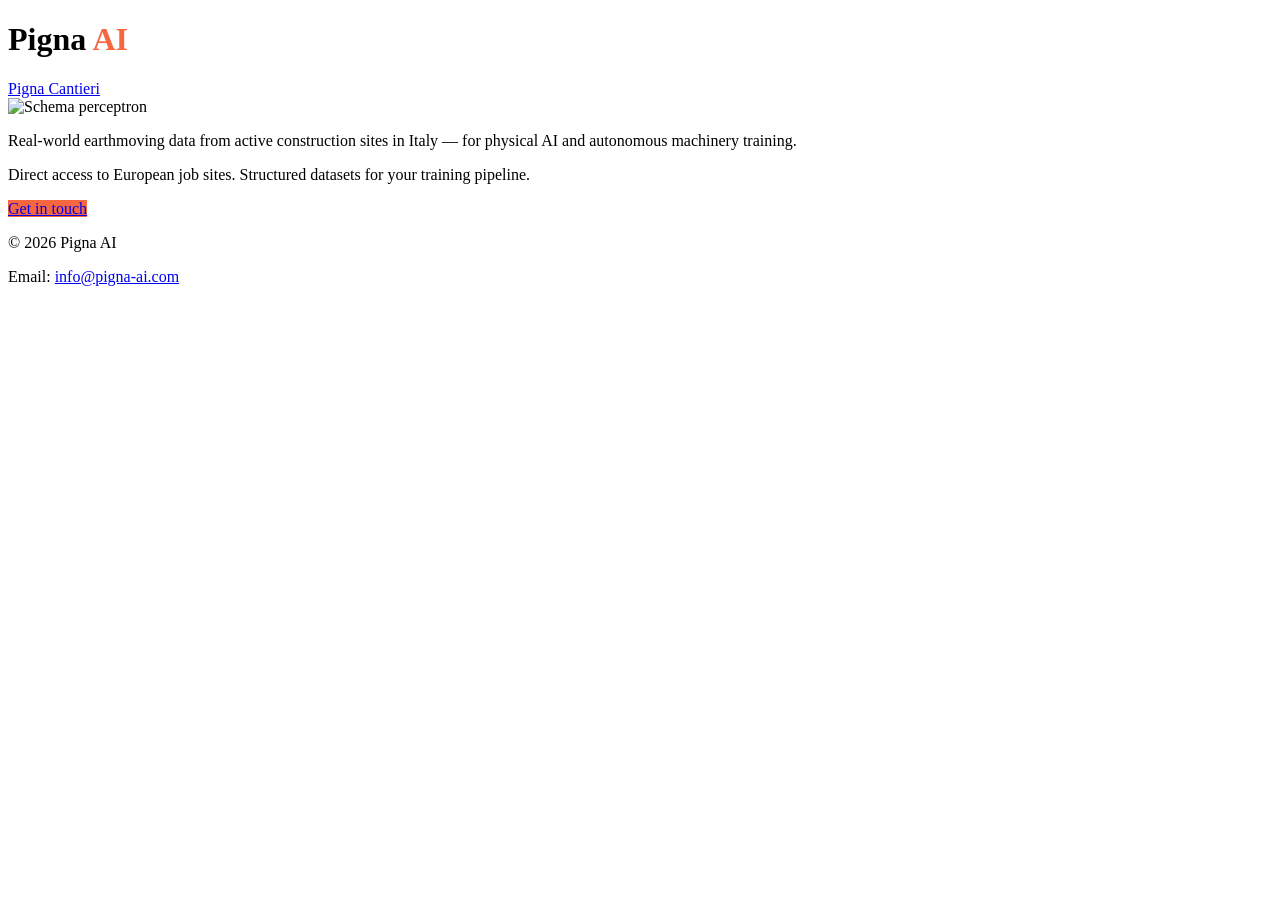
==== index.html @ 94ce8c4e "Update index.html" ====
<!DOCTYPE html>
<html lang="it">
<title>Pigna AI</title>
<head>
  <meta charset="UTF-8">
  <meta name="viewport" content="width=device-width, initial-scale=1.0">
  <meta name="description" content="Pigna AI - Soluzioni di intelligenza artificiale">
  <link href="https://cdn.jsdelivr.net/npm/tailwindcss@2.2.19/dist/tailwind.min.css" rel="stylesheet">

  <link href="style.css" rel="stylesheet">
</head>



  

  <body class="bg-white text-gray-800">

    <header class="py-4 bg-white shadow-md">
      <div class="container mx-auto flex justify-between items-center">
        <h1 class="pl-2 text-2xl font-medium text-gray-800">Pigna <span style="color: rgb(246, 102, 64);">AI</span></h1>

        <nav class="flex items-center gap-6">
<a href="https://cantieri.pigna-ai.com" target="_blank" rel="noopener noreferrer" class="pr-2 text-gray-800 hover:text-red-500 font-medium">Pigna Cantieri</a>
          <!--<a href="blog.html" class="pr-2 text-gray-800 hover:text-red-500 font-medium">Blog</a> -->
          <!-- <a href="bip.html" class="pr-2 text-gray-800 hover:text-red-500 font-medium">Build in Public</a> -->
        </nav>
      </div>
    </header>

    <!-- MAIN -->
    <main class="flex-grow flex flex-col justify-center items-center text-center py-16 px-6">
      <!-- Immagine -->
      <img src="home.png" alt="Schema perceptron" class="max-w-full md:max-w-3xl rounded-lg shadow-lg mb-8">

<div class="max-w-2xl mx-auto mt-4 mb-8">
  <p class="text-lg text-gray-700 mb-3">
    Real-world earthmoving data from active construction sites in Italy — 
    for physical AI and autonomous machinery training.
  </p>
  <p class="text-base text-gray-500">
    Direct access to European job sites. 
    Structured datasets for your training pipeline.
  </p>
  <a href="mailto:info@pigna-ai.com" 
     class="inline-block mt-6 px-6 py-3 text-white font-medium rounded-lg"
     style="background-color: rgb(246, 102, 64);">
    Get in touch
  </a>
</div>
    </main>

    <!-- FOOTER -->
    <footer id="footer" class="py-6 bg-white text-gray-700 border-t">
      <div class="container mx-auto flex flex-col items-center justify-center text-center space-y-1">
        <p>&copy; 2026 Pigna AI</p>
        <p>
          Email:
          <a href="mailto:info@pigna-ai.com" class="text-orange-500 hover:underline">
            info@pigna-ai.com
          </a>
        </p>
      </div>
    </footer>


  </body>

</html>
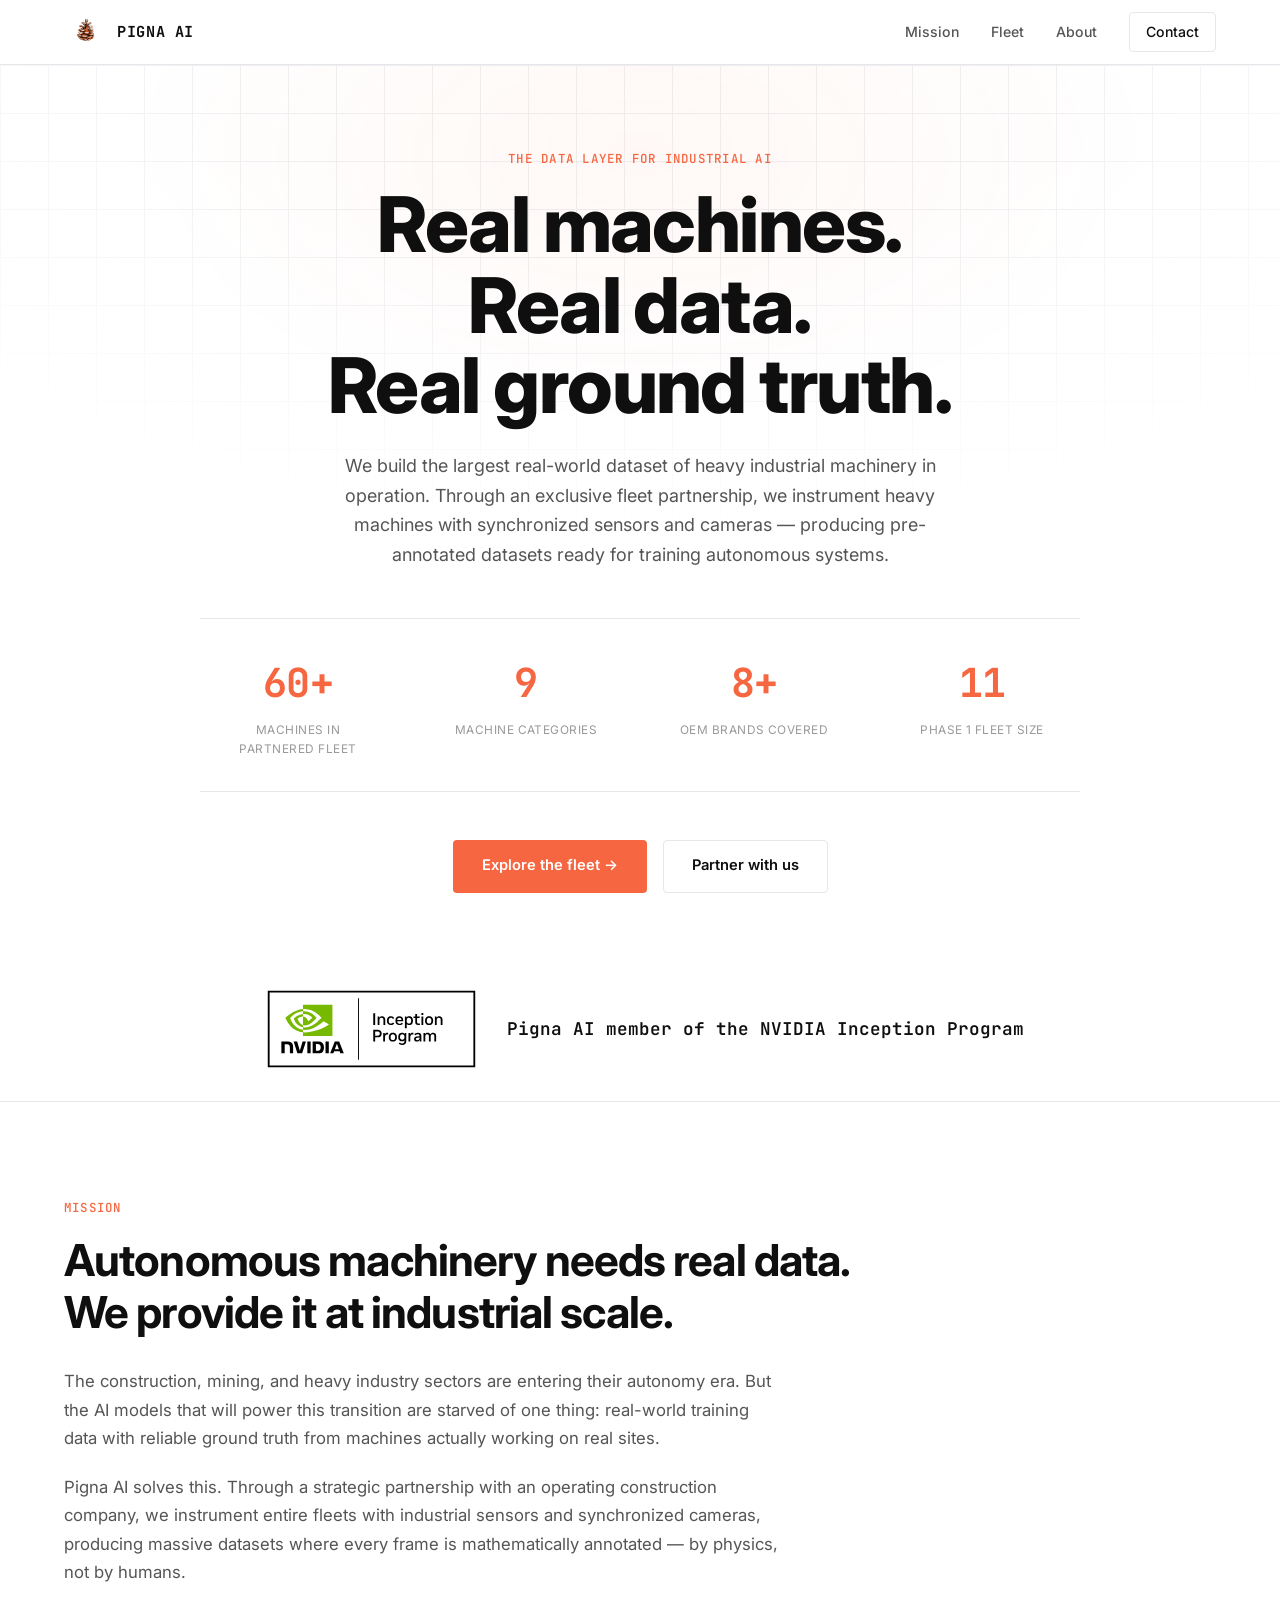
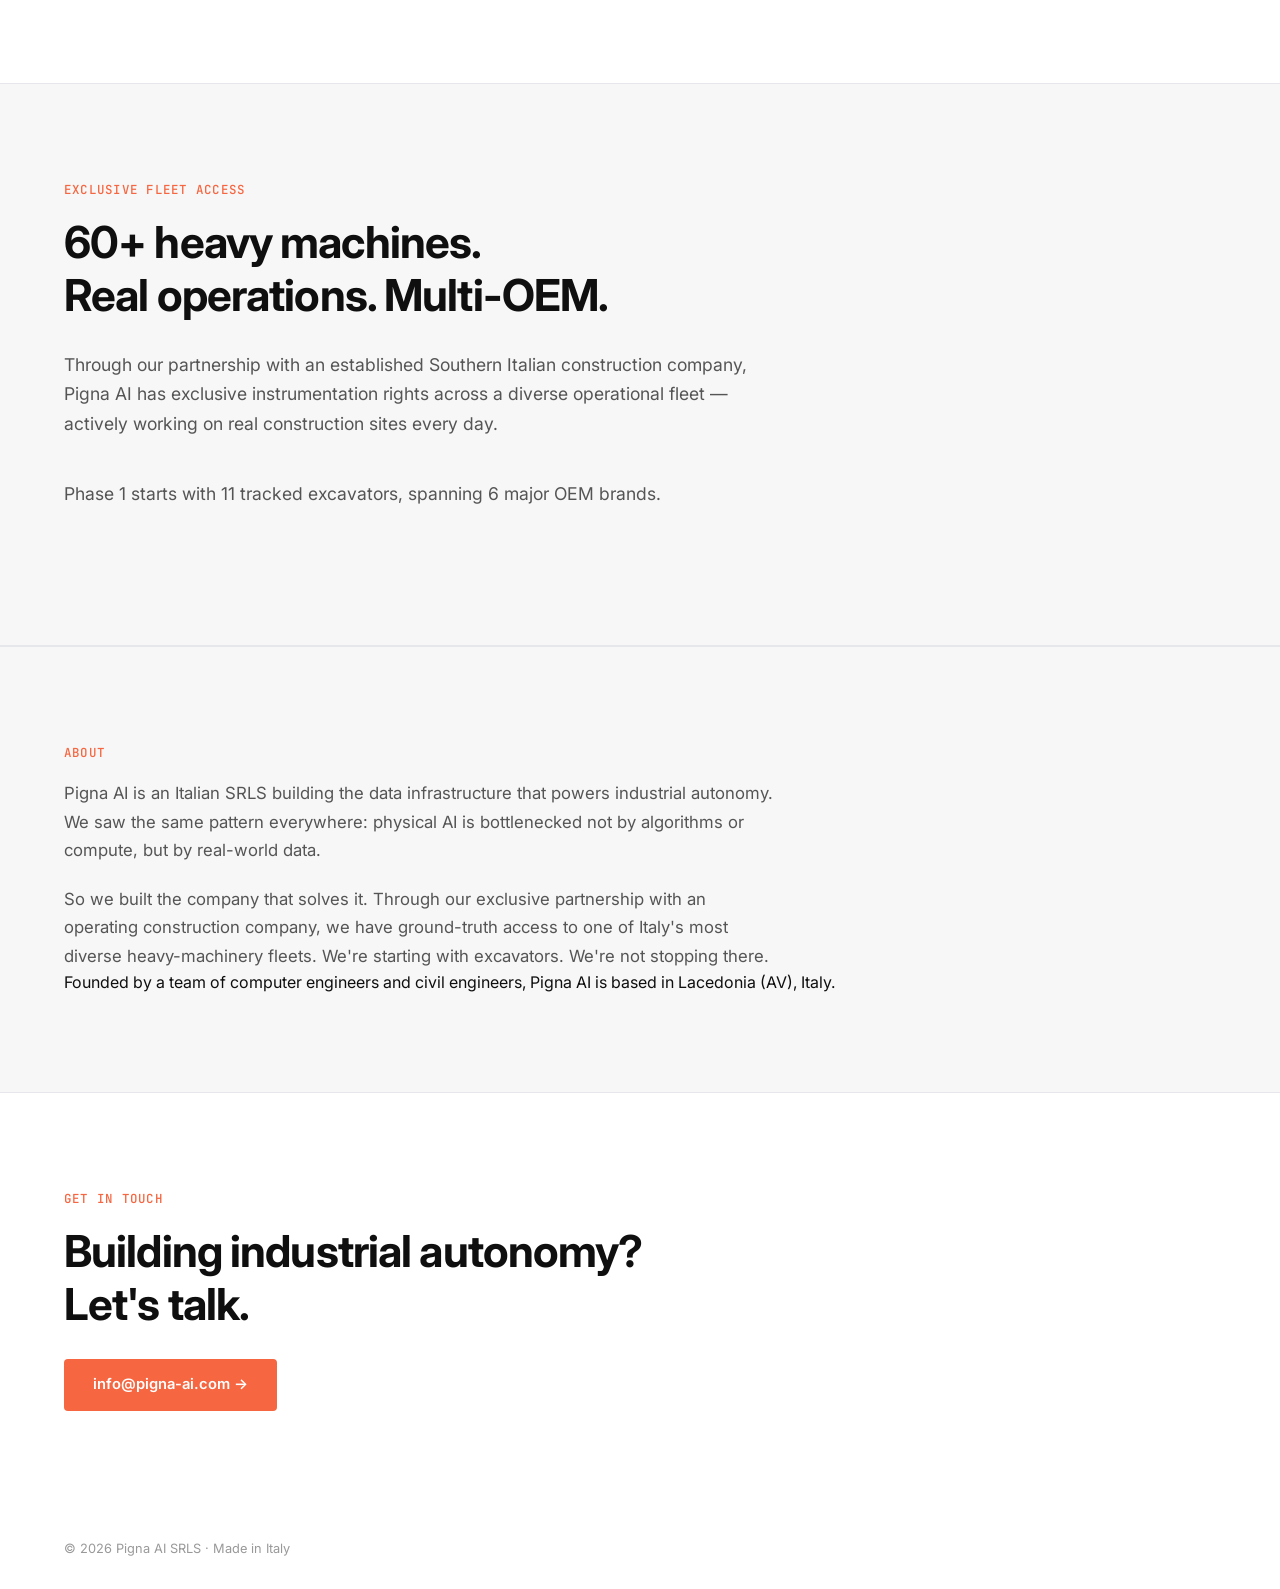
==== commit 006dd383: "Aggiorna sito" ====
--- a/index.html
+++ b/index.html
@@ -1,69 +1,151 @@
 <!DOCTYPE html>
-<html lang="it">
-<title>Pigna AI</title>
+<html lang="en">
 <head>
   <meta charset="UTF-8">
   <meta name="viewport" content="width=device-width, initial-scale=1.0">
-  <meta name="description" content="Pigna AI - Soluzioni di intelligenza artificiale">
-  <link href="https://cdn.jsdelivr.net/npm/tailwindcss@2.2.19/dist/tailwind.min.css" rel="stylesheet">
 
-  <link href="style.css" rel="stylesheet">
+  <title>Pigna AI — The Data Layer for Industrial AI</title>
+  <meta name="description" content="We build the largest real-world dataset of heavy industrial machinery in operation. 60+ machines, multi-OEM, sensor-native ground truth.">
+
+  <meta property="og:title" content="Pigna AI — The Data Layer for Industrial AI">
+  <meta property="og:description" content="We build the largest real-world dataset of heavy industrial machinery in operation. 60+ machines, multi-OEM, sensor-native ground truth.">
+  <meta property="og:type" content="website">
+  <meta property="og:url" content="https://www.pigna-ai.com/">
+
+  <link rel="icon" href="data:image/svg+xml,%3Csvg xmlns='http://www.w3.org/2000/svg' viewBox='0 0 24 24'%3E%3Crect width='24' height='24' fill='%23FFFFFF'/%3E%3Cpath d='M12,3.5 C8.5,3.5 6,7.5 6,12.5 C6,17.8 8.7,21.5 12,21.5 C15.3,21.5 18,17.8 18,12.5 C18,7.5 15.5,3.5 12,3.5 Z' fill='none' stroke='%230F0F0F' stroke-width='1.4'/%3E%3Cpath d='M7.2,9.5 Q12,11.8 16.8,9.5' fill='none' stroke='%23F66640' stroke-width='1.3'/%3E%3Cpath d='M7.6,17.3 Q12,19.4 16.4,17.3' fill='none' stroke='%23F66640' stroke-width='1.3'/%3E%3C/svg%3E">
+
+  <link rel="preconnect" href="https://fonts.googleapis.com">
+  <link rel="preconnect" href="https://fonts.gstatic.com" crossorigin>
+  <link href="https://fonts.googleapis.com/css2?family=Inter:wght@400;500;600;700;800&family=JetBrains+Mono:wght@400;500;700&display=swap" rel="stylesheet">
+
+  <link rel="stylesheet" href="style.css">
 </head>
+<body>
+
+  <!-- ============ NAVBAR ============ -->
+  <header class="navbar" id="navbar">
+    <div class="navbar-inner">
+      <a href="#" class="logo">
+        <img src="assets/pigna-ai-logo.png" alt="" class="logo-mark" aria-hidden="true">
+        <span>PIGNA AI</span>
+      </a>
+
+      <div class="nav-right">
+        <nav class="nav-links" id="nav-links">
+          <a href="#mission">Mission</a>
+          <a href="#fleet">Fleet</a>
+          <a href="#about">About</a>
+          <a href="#contact" class="nav-cta">Contact</a>
+        </nav>
+
+       
+      </div>
+
+      <button class="hamburger" id="hamburger" aria-label="Toggle menu" aria-expanded="false" aria-controls="nav-links">
+        <span></span>
+        <span></span>
+        <span></span>
+      </button>
+    </div>
+  </header>
+  <main>
+
+    <!-- ============ HERO ============ -->
+    <section class="hero" id="hero">
+      <div class="hero-grid-bg" aria-hidden="true"></div>
+      <div class="hero-inner">
+
+        <p class="eyebrow">The data layer for industrial AI</p>
+        <h1 class="hero-headline">Real machines.<br>Real data.<br>Real ground truth.</h1>
+        <p class="hero-sub">We build the largest real-world dataset of heavy industrial machinery in operation. Through an exclusive fleet partnership, we instrument heavy machines with synchronized sensors and cameras — producing pre-annotated datasets ready for training autonomous systems.</p>
 
 
+        <div class="metrics metrics-4">
+          <div class="metric">
+            <span class="metric-number">60+</span>
+            <span class="metric-label">Machines in partnered fleet</span>
+          </div>
+          <div class="metric">
+            <span class="metric-number">9</span>
+            <span class="metric-label">Machine categories</span>
+          </div>
+          <div class="metric">
+            <span class="metric-number">8+</span>
+            <span class="metric-label">OEM brands covered</span>
+          </div>
+          <div class="metric">
+            <span class="metric-number">11</span>
+            <span class="metric-label">Phase 1 fleet size</span>
+          </div>
+        </div>
 
-  
+        <div class="hero-cta">
+          <a href="#fleet" class="btn btn-primary">Explore the fleet →</a>
+          <a href="#contact" class="btn btn-secondary">Partner with us</a>
+        </div>
+      </div>
+    </section>
+  <div class="inception-ribbon">
+    <div class="inception-ribbon-link">
+      <img src="assets/nvidia-inception-badge.svg" alt="NVIDIA Inception Program" height="100">
+      <span>Pigna AI member of the NVIDIA Inception Program</span>
+    </div>
+  </div>
 
-  <body class="bg-white text-gray-800">
+    <!-- ============ MISSION ============ -->
+    <section class="section" id="mission">
+      <div class="container reveal">
+        <p class="eyebrow">Mission</p>
+        <h2 class="section-statement">Autonomous machinery needs real data.<br>We provide it at industrial scale.</h2>
+        <div class="text-block">
+          <p>The construction, mining, and heavy industry sectors are entering their autonomy era. But the AI models that will power this transition are starved of one thing: real-world training data with reliable ground truth from machines actually working on real sites.</p>
+          <p>Pigna AI solves this. Through a strategic partnership with an operating construction company, we instrument entire fleets with industrial sensors and synchronized cameras, producing massive datasets where every frame is mathematically annotated — by physics, not by humans.</p>
+        </div>
+      </div>
+    </section>
 
-    <header class="py-4 bg-white shadow-md">
-      <div class="container mx-auto flex justify-between items-center">
-        <h1 class="pl-2 text-2xl font-medium text-gray-800">Pigna <span style="color: rgb(246, 102, 64);">AI</span></h1>
+    <!-- ============ FLEET ============ -->
+    <section class="section section-alt" id="fleet">
+      <div class="container reveal">
+        <p class="eyebrow">Exclusive fleet access</p>
+        <h2 class="section-statement">60+ heavy machines.<br>Real operations. Multi-OEM.</h2>
+        <p class="lead">Through our partnership with an established Southern Italian construction company, Pigna AI has exclusive instrumentation rights across a diverse operational fleet — actively working on real construction sites every day.</p>
+        <p class="lead">Phase 1 starts with 11 tracked excavators, spanning 6 major OEM brands.</p>
+      </div>
+    </section>
 
-        <nav class="flex items-center gap-6">
-<a href="https://cantieri.pigna-ai.com" target="_blank" rel="noopener noreferrer" class="pr-2 text-gray-800 hover:text-red-500 font-medium">Pigna Cantieri</a>
-          <!--<a href="blog.html" class="pr-2 text-gray-800 hover:text-red-500 font-medium">Blog</a> -->
-          <!-- <a href="bip.html" class="pr-2 text-gray-800 hover:text-red-500 font-medium">Build in Public</a> -->
-        </nav>
+    <!-- ============ ABOUT ============ -->
+    <section class="section section-alt" id="about">
+      <div class="container reveal">
+        <p class="eyebrow">About</p>
+        <div class="text-block">
+          <p>Pigna AI is an Italian SRLS building the data infrastructure that powers industrial autonomy. We saw the same pattern everywhere: physical AI is bottlenecked not by algorithms or compute, but by real-world data.</p>
+          <p>So we built the company that solves it. Through our exclusive partnership with an operating construction company, we have ground-truth access to one of Italy's most diverse heavy-machinery fleets. We're starting with excavators. We're not stopping there.</p>
+        </div>
+        <p class="founder-line">Founded by a team of computer engineers and civil engineers, Pigna AI is based in Lacedonia (AV), Italy.</p>
       </div>
-    </header>
+    </section>
 
-    <!-- MAIN -->
-    <main class="flex-grow flex flex-col justify-center items-center text-center py-16 px-6">
-      <!-- Immagine -->
-      <img src="home.png" alt="Schema perceptron" class="max-w-full md:max-w-3xl rounded-lg shadow-lg mb-8">
+    <!-- ============ CONTACT ============ -->
+    <section class="section" id="contact">
+      <div class="container reveal">
+        <p class="eyebrow">Get in touch</p>
+        <h2 class="section-statement">Building industrial autonomy?<br>Let's talk.</h2>
+        <a href="mailto:info@pigna-ai.com" class="btn btn-primary">info@pigna-ai.com →</a>
+      </div>
+    </section>
 
-<div class="max-w-2xl mx-auto mt-4 mb-8">
-  <p class="text-lg text-gray-700 mb-3">
-    Real-world earthmoving data from active construction sites in Italy — 
-    for physical AI and autonomous machinery training.
-  </p>
-  <p class="text-base text-gray-500">
-    Direct access to European job sites. 
-    Structured datasets for your training pipeline.
-  </p>
-  <a href="mailto:info@pigna-ai.com" 
-     class="inline-block mt-6 px-6 py-3 text-white font-medium rounded-lg"
-     style="background-color: rgb(246, 102, 64);">
-    Get in touch
-  </a>
-</div>
-    </main>
+  </main>
 
-    <!-- FOOTER -->
-    <footer id="footer" class="py-6 bg-white text-gray-700 border-t">
-      <div class="container mx-auto flex flex-col items-center justify-center text-center space-y-1">
-        <p>&copy; 2026 Pigna AI</p>
-        <p>
-          Email:
-          <a href="mailto:info@pigna-ai.com" class="text-orange-500 hover:underline">
-            info@pigna-ai.com
-          </a>
-        </p>
+  <!-- ============ FOOTER ============ -->
+  <footer class="footer">
+    <div class="container">
+      <div class="footer-bottom">
+        <span>© 2026 Pigna AI SRLS · Made in Italy</span>
       </div>
-    </footer>
+    </div>
+  </footer>
 
-
-  </body>
-
+  <script src="script.js"></script>
+</body>
 </html>
--- a/style.css
+++ b/style.css
@@ -0,0 +1,507 @@
+/* =========================================
+   DESIGN TOKENS
+========================================= */
+:root {
+  --bg: #ffffff;
+  --surface: #f7f7f7;
+  --border: #e5e7eb;
+  --accent: rgb(246, 102, 64);
+  --text: #0f0f0f;
+  --text-secondary: #555555;
+  --muted: #999999;
+
+  --font-body: 'Inter', sans-serif;
+  --font-mono: 'JetBrains Mono', monospace;
+
+  --max-width: 1280px;
+  --pad-mobile: 1.5rem;
+  --pad-desktop: 4rem;
+  --section-pad-desktop: 6rem;
+  --section-pad-mobile: 3rem;
+}
+
+/* =========================================
+   RESET
+========================================= */
+*, *::before, *::after {
+  box-sizing: border-box;
+  margin: 0;
+  padding: 0;
+}
+
+html {
+  scroll-behavior: smooth;
+}
+
+body {
+  background: var(--bg);
+  color: var(--text);
+  font-family: var(--font-body);
+  font-size: 1rem;
+  line-height: 1.6;
+  -webkit-font-smoothing: antialiased;
+  overflow-x: hidden;
+}
+
+a {
+  color: inherit;
+  text-decoration: none;
+}
+
+ul {
+  list-style: none;
+}
+
+img, svg {
+  display: block;
+  max-width: 100%;
+}
+
+:focus-visible {
+  outline: 2px solid var(--accent);
+  outline-offset: 3px;
+}
+
+.container {
+  max-width: var(--max-width);
+  margin: 0 auto;
+  padding: 0 var(--pad-mobile);
+}
+
+@media (min-width: 768px) {
+  .container {
+    padding: 0 var(--pad-desktop);
+  }
+}
+
+/* =========================================
+   SECTIONS (base — detailed section styling comes next)
+========================================= */
+.section {
+  padding: var(--section-pad-mobile) 0;
+}
+
+@media (min-width: 768px) {
+  .section {
+    padding: var(--section-pad-desktop) 0;
+  }
+}
+
+.section-alt {
+  background: var(--surface);
+  border-top: 1px solid var(--border);
+  border-bottom: 1px solid var(--border);
+}
+
+.eyebrow {
+  font-family: var(--font-mono);
+  font-size: 0.78rem;
+  font-weight: 500;
+  letter-spacing: 0.1em;
+  text-transform: uppercase;
+  color: var(--accent);
+  margin-bottom: 1rem;
+}
+
+.section-statement {
+  font-size: clamp(1.75rem, 3.5vw, 2.75rem);
+  font-weight: 700;
+  line-height: 1.2;
+  letter-spacing: -0.02em;
+  margin-bottom: 1.75rem;
+}
+
+.lead {
+  font-size: 1.1rem;
+  color: var(--text-secondary);
+  max-width: 720px;
+  line-height: 1.7;
+  margin-bottom: 2.5rem;
+}
+
+.text-block {
+  display: flex;
+  flex-direction: column;
+  gap: 1.25rem;
+  max-width: 720px;
+}
+
+.text-block p {
+  color: var(--text-secondary);
+  font-size: 1.05rem;
+  line-height: 1.7;
+}
+
+/* fade-up reveal (JS toggles .revealed) */
+.reveal {
+  opacity: 0;
+  transform: translateY(24px);
+  transition: opacity 0.6s ease, transform 0.6s ease;
+}
+
+.reveal.revealed {
+  opacity: 1;
+  transform: translateY(0);
+}
+
+/* =========================================
+   NAVBAR
+========================================= */
+.navbar {
+  position: sticky;
+  top: 0;
+  z-index: 200;
+  background: rgba(255, 255, 255, 0.85);
+  backdrop-filter: blur(10px);
+  border-bottom: 1px solid var(--border);
+}
+
+.navbar-inner {
+  max-width: var(--max-width);
+  margin: 0 auto;
+  padding: 0 var(--pad-mobile);
+  height: 64px;
+  display: flex;
+  align-items: center;
+  justify-content: space-between;
+}
+
+@media (min-width: 768px) {
+  .navbar-inner {
+    padding: 0 var(--pad-desktop);
+  }
+}
+
+.logo {
+  display: flex;
+  align-items: center;
+  gap: 10px;
+  font-family: var(--font-mono);
+  font-weight: 700;
+  font-size: 0.95rem;
+  letter-spacing: 0.04em;
+  color: var(--text);
+}
+
+.inception-ribbon {
+  background: var(--panel);
+  border-bottom: 1px solid var(--border);
+  padding: 22px 0;
+}
+
+.inception-ribbon-link {
+  display: flex;
+  align-items: center;
+  justify-content: center;
+  gap: 20px;
+  max-width: var(--max-width);
+  margin: 0 auto;
+  padding: 0 var(--pad-mobile);
+  color: var(--text);
+}
+
+.inception-ribbon-link img {
+  display: block;
+  height: 100px;
+  width: auto;
+  flex-shrink: 0;
+}
+
+.inception-ribbon-link span {
+  font-family: var(--font-mono);
+  font-size: 1.1rem;
+  font-weight: 600;
+}
+
+.logo-mark {
+  height: 28px;
+  width: auto;
+  flex-shrink: 0;
+  display: block;
+}
+
+.nav-right {
+  display: flex;
+  align-items: center;
+  gap: 24px;
+}
+
+.nav-links {
+  display: flex;
+  align-items: center;
+  gap: 32px;
+}
+
+.lang-switch {
+  display: flex;
+  align-items: center;
+  gap: 6px;
+  font-family: var(--font-mono);
+  font-size: 0.78rem;
+}
+
+.lang-link {
+  color: var(--muted);
+  transition: color 0.2s ease;
+}
+
+.lang-link.active {
+  color: var(--text);
+  font-weight: 700;
+}
+
+a.lang-link:hover {
+  color: var(--accent);
+}
+
+.lang-sep {
+  color: var(--border);
+}
+
+.nav-links a {
+  font-size: 0.88rem;
+  font-weight: 500;
+  color: var(--text-secondary);
+  transition: color 0.2s ease;
+}
+
+.nav-links a:hover {
+  color: var(--accent);
+}
+
+.nav-cta {
+  color: var(--text) !important;
+  border: 1px solid var(--border);
+  padding: 0.5rem 1rem;
+  border-radius: 4px;
+  transition: border-color 0.2s ease, color 0.2s ease !important;
+}
+
+.nav-cta:hover {
+  border-color: var(--accent);
+  color: var(--accent) !important;
+}
+
+.hamburger {
+  display: none;
+  flex-direction: column;
+  justify-content: center;
+  gap: 5px;
+  width: 44px;
+  height: 44px;
+  background: none;
+  border: none;
+  cursor: pointer;
+}
+
+.hamburger span {
+  display: block;
+  width: 24px;
+  height: 2px;
+  margin: 0 auto;
+  background: var(--text);
+  transition: transform 0.25s ease, opacity 0.25s ease;
+}
+
+.hamburger.active span:nth-child(1) {
+  transform: translateY(7px) rotate(45deg);
+}
+
+.hamburger.active span:nth-child(2) {
+  opacity: 0;
+}
+
+.hamburger.active span:nth-child(3) {
+  transform: translateY(-7px) rotate(-45deg);
+}
+
+/* =========================================
+   HERO
+========================================= */
+.hero {
+  position: relative;
+  padding: 5rem 24px 4rem;
+  overflow: hidden;
+}
+
+.hero-grid-bg {
+  position: absolute;
+  inset: 0;
+  background-image:
+    linear-gradient(to right, var(--border) 1px, transparent 1px),
+    linear-gradient(to bottom, var(--border) 1px, transparent 1px);
+  background-size: 48px 48px;
+  opacity: 0.6;
+  -webkit-mask-image: radial-gradient(ellipse 80% 60% at 50% 0%, #000 40%, transparent 90%);
+  mask-image: radial-gradient(ellipse 80% 60% at 50% 0%, #000 40%, transparent 90%);
+}
+
+.hero-grid-bg::after {
+  content: "";
+  position: absolute;
+  inset: 0;
+  background: radial-gradient(ellipse 60% 50% at 50% 10%, rgba(246, 102, 64, 0.08), transparent 70%);
+}
+
+.hero-inner {
+  position: relative;
+  max-width: 880px;
+  margin: 0 auto;
+  text-align: center;
+  z-index: 1;
+}
+
+.hero-inner .eyebrow {
+  display: inline-block;
+}
+
+.hero-headline {
+  font-size: clamp(2.5rem, 6vw, 6rem);
+  font-weight: 800;
+  line-height: 1.05;
+  letter-spacing: -0.02em;
+  margin-bottom: 1.5rem;
+}
+
+.hero-sub {
+  font-size: clamp(1rem, 1.6vw, 1.125rem);
+  color: var(--text-secondary);
+  max-width: 600px;
+  margin: 0 auto 3rem;
+  line-height: 1.65;
+}
+
+/* =========================================
+   METRICS
+========================================= */
+.metrics {
+  display: grid;
+  gap: 2rem;
+  margin-bottom: 3rem;
+  padding: 2rem 0;
+  border-top: 1px solid var(--border);
+  border-bottom: 1px solid var(--border);
+}
+
+.metrics-4 {
+  grid-template-columns: repeat(4, 1fr);
+}
+
+.metric {
+  display: flex;
+  flex-direction: column;
+  align-items: center;
+  gap: 0.4rem;
+}
+
+.metric-number {
+  font-family: var(--font-mono);
+  font-size: clamp(1.75rem, 3.5vw, 2.5rem);
+  font-weight: 700;
+  color: var(--accent);
+  letter-spacing: -0.02em;
+}
+
+.metric-label {
+  font-size: 0.74rem;
+  color: var(--muted);
+  text-align: center;
+  max-width: 150px;
+  text-transform: uppercase;
+  letter-spacing: 0.04em;
+}
+
+/* =========================================
+   BUTTONS
+========================================= */
+.hero-cta {
+  display: flex;
+  justify-content: center;
+  gap: 1rem;
+  flex-wrap: wrap;
+}
+
+.btn {
+  display: inline-block;
+  padding: 0.85rem 1.75rem;
+  min-height: 44px;
+  border-radius: 4px;
+  font-size: 0.92rem;
+  font-weight: 600;
+  transition: all 0.2s ease;
+  border: 1px solid transparent;
+}
+
+.btn-primary {
+  background: var(--accent);
+  color: #ffffff;
+}
+
+.btn-primary:hover {
+  background: #e0522d;
+}
+
+.btn-secondary {
+  background: transparent;
+  color: var(--text);
+  border: 1px solid var(--border);
+}
+
+.btn-secondary:hover {
+  border-color: var(--accent);
+  color: var(--accent);
+}
+
+/* =========================================
+   FOOTER
+========================================= */
+.footer {
+  padding: 1.75rem 0;
+}
+
+.footer-bottom span {
+  font-size: 0.8rem;
+  color: var(--muted);
+}
+
+/* =========================================
+   RESPONSIVE — NAV / HERO
+========================================= */
+@media (max-width: 768px) {
+  .nav-links {
+    position: fixed;
+    top: 64px;
+    left: 0;
+    right: 0;
+    bottom: 0;
+    background: var(--bg);
+    flex-direction: column;
+    align-items: flex-start;
+    padding: 2rem var(--pad-mobile);
+    gap: 1.75rem;
+    transform: translateX(100%);
+    transition: transform 0.25s ease;
+    overflow-y: auto;
+  }
+
+  .nav-links.open {
+    transform: translateX(0);
+  }
+
+  .nav-links a {
+    font-size: 1.1rem;
+  }
+
+  .hamburger {
+    display: flex;
+  }
+
+  .hero {
+    padding: 5.5rem 20px 4rem;
+  }
+
+  .metrics-4 {
+    grid-template-columns: repeat(2, 1fr);
+    gap: 2rem 1rem;
+  }
+}
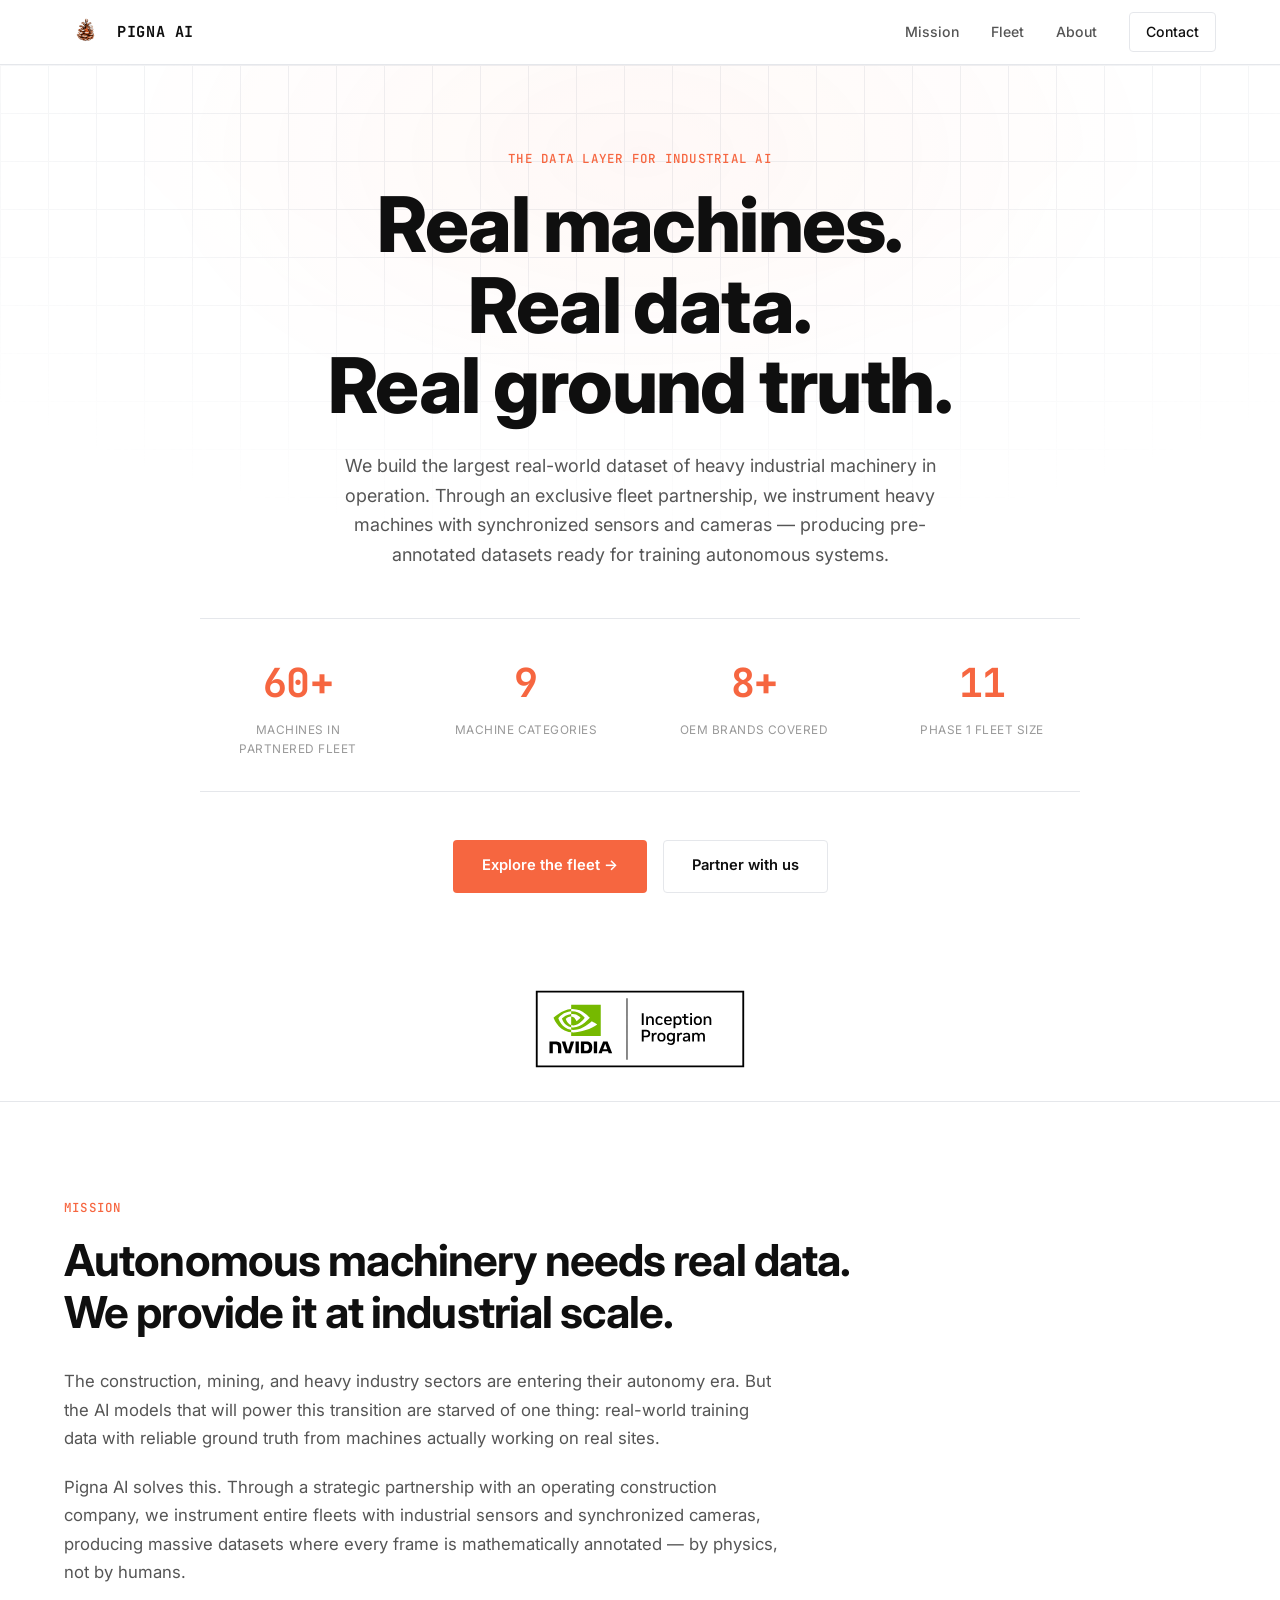
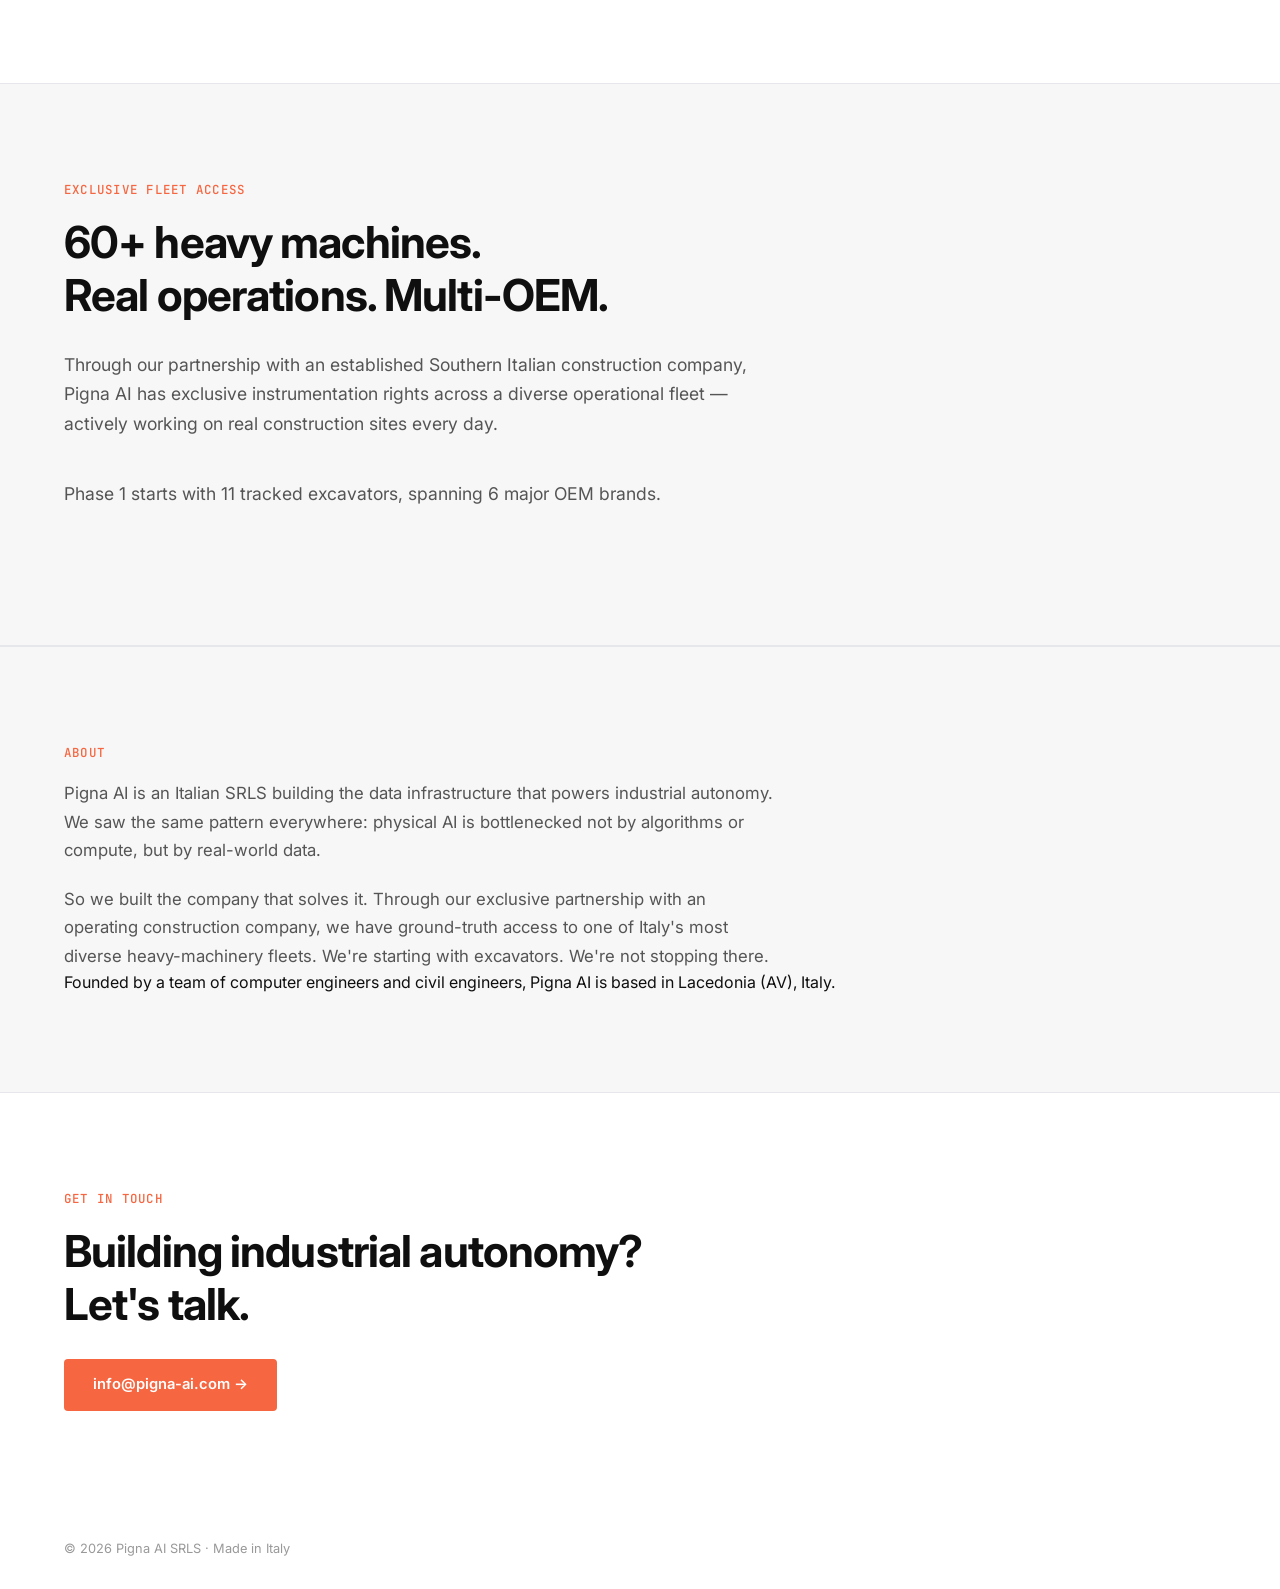
==== commit 0d19055e: "Aggiorna sito 1" ====
--- a/index.html
+++ b/index.html
@@ -88,7 +88,7 @@
   <div class="inception-ribbon">
     <div class="inception-ribbon-link">
       <img src="assets/nvidia-inception-badge.svg" alt="NVIDIA Inception Program" height="100">
-      <span>Pigna AI member of the NVIDIA Inception Program</span>
+      
     </div>
   </div>
 
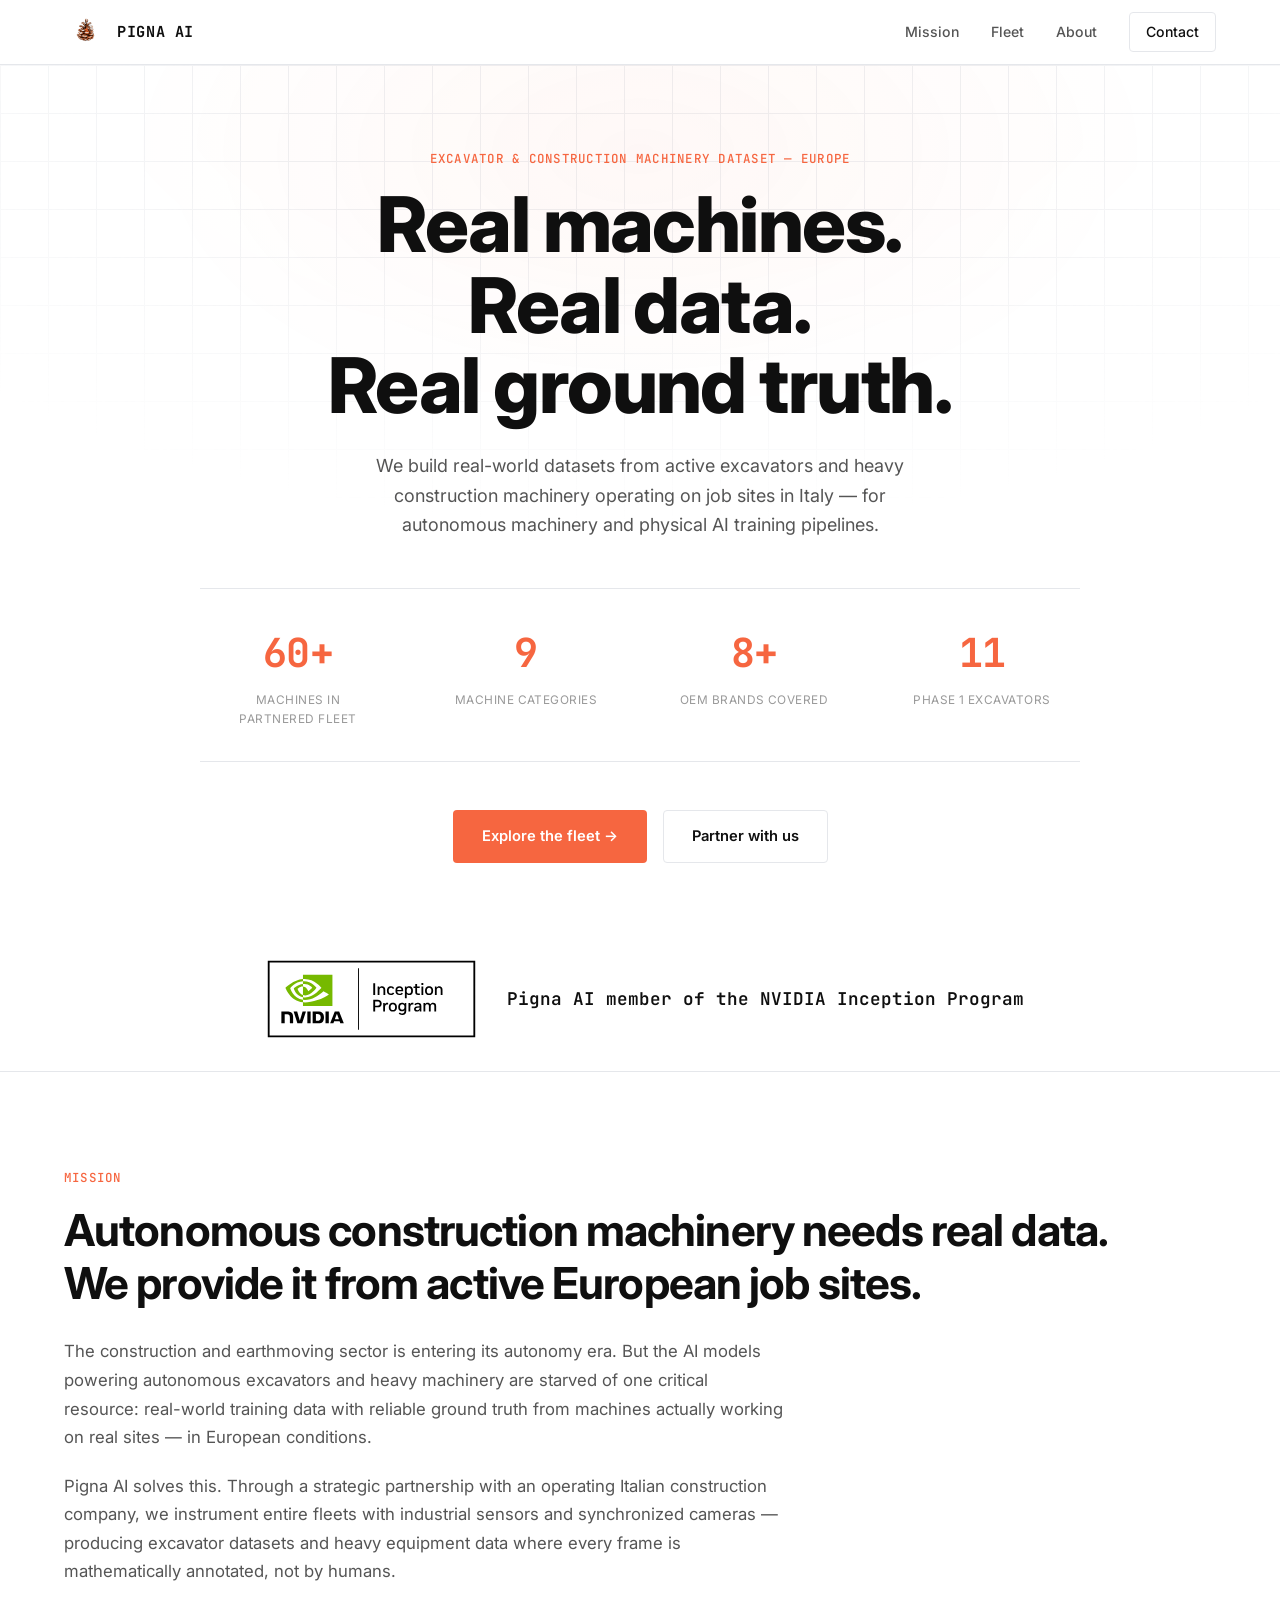
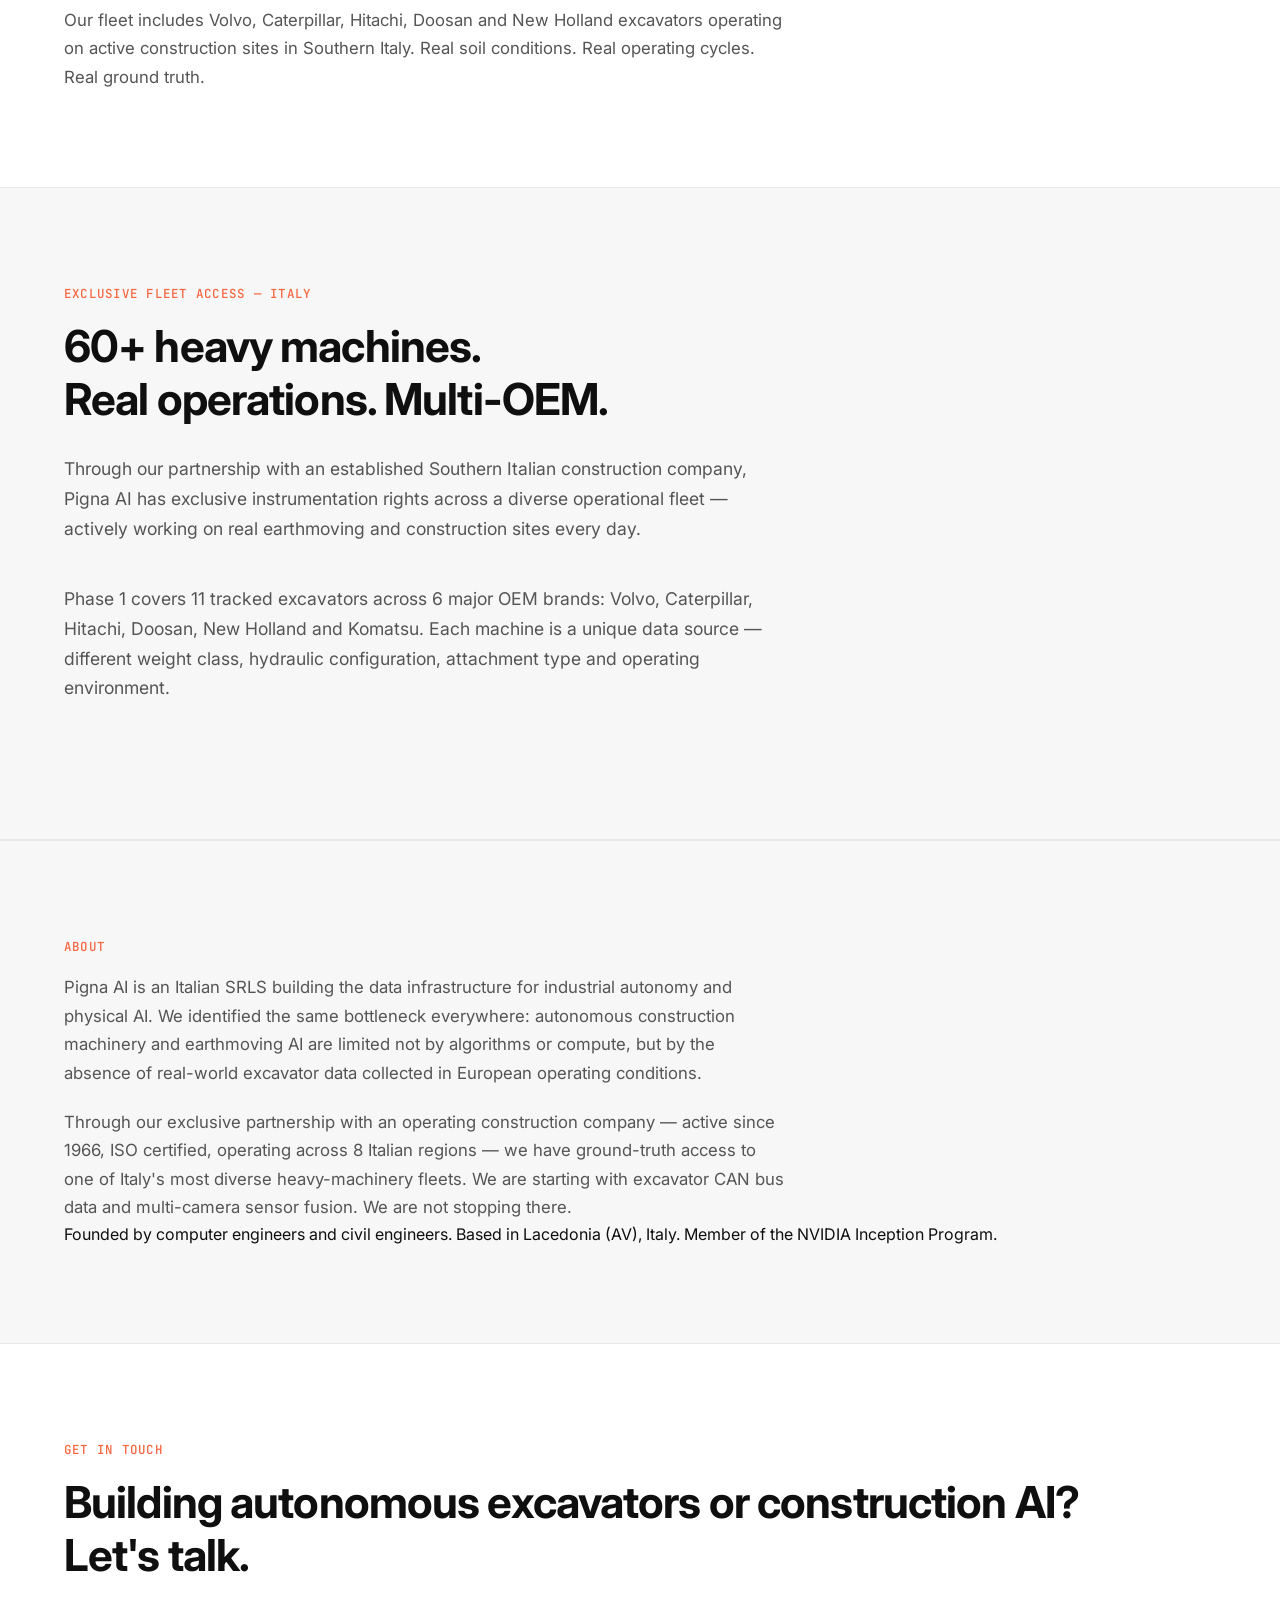
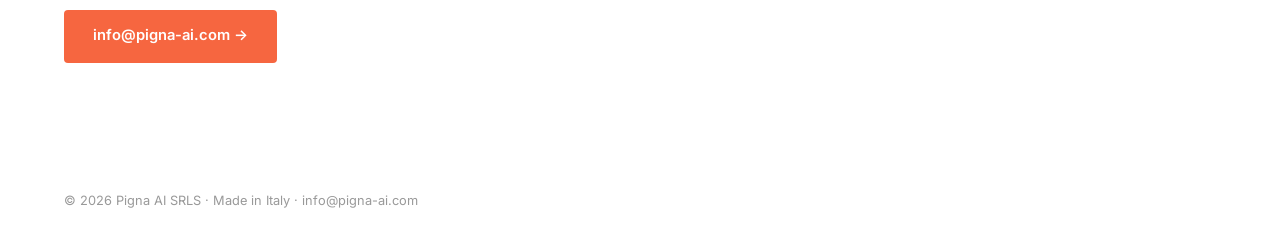
==== commit 4d37819f: "Add files via upload +google" ====
--- a/index.html
+++ b/index.html
@@ -4,13 +4,17 @@
   <meta charset="UTF-8">
   <meta name="viewport" content="width=device-width, initial-scale=1.0">
 
-  <title>Pigna AI — The Data Layer for Industrial AI</title>
-  <meta name="description" content="We build the largest real-world dataset of heavy industrial machinery in operation. 60+ machines, multi-OEM, sensor-native ground truth.">
+  <title>Pigna AI — Excavator & Construction Machinery Dataset for Physical AI</title>
+  <meta name="description" content="Real-world excavator and construction machinery data from active job sites in Italy. Multi-OEM fleet, sensor data for autonomous machinery and physical AI training pipelines.">
 
-  <meta property="og:title" content="Pigna AI — The Data Layer for Industrial AI">
-  <meta property="og:description" content="We build the largest real-world dataset of heavy industrial machinery in operation. 60+ machines, multi-OEM, sensor-native ground truth.">
+  <!-- Open Graph -->
+  <meta property="og:title" content="Pigna AI — Excavator & Construction Machinery Dataset for Physical AI">
+  <meta property="og:description" content="Real-world excavator and construction machinery data from active job sites in Italy. CAN bus telemetry, multi-OEM fleet, sensor data for autonomous machinery and physical AI training pipelines.">
   <meta property="og:type" content="website">
   <meta property="og:url" content="https://www.pigna-ai.com/">
+
+  <!-- SEO keywords -->
+  <meta name="keywords" content="excavator dataset, construction machinery dataset, physical AI training data, earthmoving dataset, autonomous excavator, construction site AI data, heavy equipment dataset Europe, Italy construction data, Volvo excavator data, Caterpillar dataset, Hitachi excavator, Doosan dataset, New Holland excavator, autonomous construction machinery">
 
   <link rel="icon" href="data:image/svg+xml,%3Csvg xmlns='http://www.w3.org/2000/svg' viewBox='0 0 24 24'%3E%3Crect width='24' height='24' fill='%23FFFFFF'/%3E%3Cpath d='M12,3.5 C8.5,3.5 6,7.5 6,12.5 C6,17.8 8.7,21.5 12,21.5 C15.3,21.5 18,17.8 18,12.5 C18,7.5 15.5,3.5 12,3.5 Z' fill='none' stroke='%230F0F0F' stroke-width='1.4'/%3E%3Cpath d='M7.2,9.5 Q12,11.8 16.8,9.5' fill='none' stroke='%23F66640' stroke-width='1.3'/%3E%3Cpath d='M7.6,17.3 Q12,19.4 16.4,17.3' fill='none' stroke='%23F66640' stroke-width='1.3'/%3E%3C/svg%3E">
 
@@ -19,6 +23,20 @@
   <link href="https://fonts.googleapis.com/css2?family=Inter:wght@400;500;600;700;800&family=JetBrains+Mono:wght@400;500;700&display=swap" rel="stylesheet">
 
   <link rel="stylesheet" href="style.css">
+
+  <!-- Structured data -->
+  <script type="application/ld+json">
+  {
+    "@context": "https://schema.org",
+    "@type": "Organization",
+    "name": "Pigna AI",
+    "url": "https://www.pigna-ai.com",
+    "description": "Real-world excavator and construction machinery dataset for physical AI and autonomous machinery training pipelines. Active job sites in Italy.",
+    "foundingLocation": "Lacedonia, Italy",
+    "email": "info@pigna-ai.com",
+    "keywords": "excavator dataset, construction machinery data, physical AI, CAN bus, earthmoving, autonomous excavator"
+  }
+  </script>
 </head>
 <body>
 
@@ -26,7 +44,7 @@
   <header class="navbar" id="navbar">
     <div class="navbar-inner">
       <a href="#" class="logo">
-        <img src="assets/pigna-ai-logo.png" alt="" class="logo-mark" aria-hidden="true">
+        <img src="assets/pigna-ai-logo.png" alt="Pigna AI" class="logo-mark" aria-hidden="true">
         <span>PIGNA AI</span>
       </a>
 
@@ -37,8 +55,6 @@
           <a href="#about">About</a>
           <a href="#contact" class="nav-cta">Contact</a>
         </nav>
-
-       
       </div>
 
       <button class="hamburger" id="hamburger" aria-label="Toggle menu" aria-expanded="false" aria-controls="nav-links">
@@ -48,6 +64,7 @@
       </button>
     </div>
   </header>
+
   <main>
 
     <!-- ============ HERO ============ -->
@@ -55,10 +72,9 @@
       <div class="hero-grid-bg" aria-hidden="true"></div>
       <div class="hero-inner">
 
-        <p class="eyebrow">The data layer for industrial AI</p>
+        <p class="eyebrow">Excavator & construction machinery dataset — Europe</p>
         <h1 class="hero-headline">Real machines.<br>Real data.<br>Real ground truth.</h1>
-        <p class="hero-sub">We build the largest real-world dataset of heavy industrial machinery in operation. Through an exclusive fleet partnership, we instrument heavy machines with synchronized sensors and cameras — producing pre-annotated datasets ready for training autonomous systems.</p>
-
+        <p class="hero-sub">We build real-world datasets from active excavators and heavy construction machinery operating on job sites in Italy — for autonomous machinery and physical AI training pipelines.</p>
 
         <div class="metrics metrics-4">
           <div class="metric">
@@ -75,7 +91,7 @@
           </div>
           <div class="metric">
             <span class="metric-number">11</span>
-            <span class="metric-label">Phase 1 fleet size</span>
+            <span class="metric-label">Phase 1 excavators</span>
           </div>
         </div>
 
@@ -85,21 +101,23 @@
         </div>
       </div>
     </section>
-  <div class="inception-ribbon">
-    <div class="inception-ribbon-link">
-      <img src="assets/nvidia-inception-badge.svg" alt="NVIDIA Inception Program" height="100">
-      
+
+    <div class="inception-ribbon">
+      <div class="inception-ribbon-link">
+        <img src="assets/nvidia-inception-badge.svg" alt="NVIDIA Inception Program" height="100">
+        <span>Pigna AI member of the NVIDIA Inception Program</span>
+      </div>
     </div>
-  </div>
 
     <!-- ============ MISSION ============ -->
     <section class="section" id="mission">
       <div class="container reveal">
         <p class="eyebrow">Mission</p>
-        <h2 class="section-statement">Autonomous machinery needs real data.<br>We provide it at industrial scale.</h2>
+        <h2 class="section-statement">Autonomous construction machinery needs real data.<br>We provide it from active European job sites.</h2>
         <div class="text-block">
-          <p>The construction, mining, and heavy industry sectors are entering their autonomy era. But the AI models that will power this transition are starved of one thing: real-world training data with reliable ground truth from machines actually working on real sites.</p>
-          <p>Pigna AI solves this. Through a strategic partnership with an operating construction company, we instrument entire fleets with industrial sensors and synchronized cameras, producing massive datasets where every frame is mathematically annotated — by physics, not by humans.</p>
+          <p>The construction and earthmoving sector is entering its autonomy era. But the AI models powering autonomous excavators and heavy machinery are starved of one critical resource: real-world training data with reliable ground truth from machines actually working on real sites — in European conditions.</p>
+          <p>Pigna AI solves this. Through a strategic partnership with an operating Italian construction company, we instrument entire fleets with industrial sensors and synchronized cameras — producing excavator datasets and heavy equipment data where every frame is mathematically annotated, not by humans.</p>
+          <p>Our fleet includes Volvo, Caterpillar, Hitachi, Doosan and New Holland excavators operating on active construction sites in Southern Italy. Real soil conditions. Real operating cycles. Real ground truth.</p>
         </div>
       </div>
     </section>
@@ -107,10 +125,10 @@
     <!-- ============ FLEET ============ -->
     <section class="section section-alt" id="fleet">
       <div class="container reveal">
-        <p class="eyebrow">Exclusive fleet access</p>
+        <p class="eyebrow">Exclusive fleet access — Italy</p>
         <h2 class="section-statement">60+ heavy machines.<br>Real operations. Multi-OEM.</h2>
-        <p class="lead">Through our partnership with an established Southern Italian construction company, Pigna AI has exclusive instrumentation rights across a diverse operational fleet — actively working on real construction sites every day.</p>
-        <p class="lead">Phase 1 starts with 11 tracked excavators, spanning 6 major OEM brands.</p>
+        <p class="lead">Through our partnership with an established Southern Italian construction company, Pigna AI has exclusive instrumentation rights across a diverse operational fleet — actively working on real earthmoving and construction sites every day.</p>
+        <p class="lead">Phase 1 covers 11 tracked excavators across 6 major OEM brands: Volvo, Caterpillar, Hitachi, Doosan, New Holland and Komatsu. Each machine is a unique data source — different weight class, hydraulic configuration, attachment type and operating environment.</p>
       </div>
     </section>
 
@@ -119,10 +137,10 @@
       <div class="container reveal">
         <p class="eyebrow">About</p>
         <div class="text-block">
-          <p>Pigna AI is an Italian SRLS building the data infrastructure that powers industrial autonomy. We saw the same pattern everywhere: physical AI is bottlenecked not by algorithms or compute, but by real-world data.</p>
-          <p>So we built the company that solves it. Through our exclusive partnership with an operating construction company, we have ground-truth access to one of Italy's most diverse heavy-machinery fleets. We're starting with excavators. We're not stopping there.</p>
+          <p>Pigna AI is an Italian SRLS building the data infrastructure for industrial autonomy and physical AI. We identified the same bottleneck everywhere: autonomous construction machinery and earthmoving AI are limited not by algorithms or compute, but by the absence of real-world excavator data collected in European operating conditions.</p>
+          <p>Through our exclusive partnership with an operating construction company — active since 1966, ISO certified, operating across 8 Italian regions — we have ground-truth access to one of Italy's most diverse heavy-machinery fleets. We are starting with excavator CAN bus data and multi-camera sensor fusion. We are not stopping there.</p>
         </div>
-        <p class="founder-line">Founded by a team of computer engineers and civil engineers, Pigna AI is based in Lacedonia (AV), Italy.</p>
+        <p class="founder-line">Founded by computer engineers and civil engineers. Based in Lacedonia (AV), Italy. Member of the NVIDIA Inception Program.</p>
       </div>
     </section>
 
@@ -130,7 +148,7 @@
     <section class="section" id="contact">
       <div class="container reveal">
         <p class="eyebrow">Get in touch</p>
-        <h2 class="section-statement">Building industrial autonomy?<br>Let's talk.</h2>
+        <h2 class="section-statement">Building autonomous excavators or construction AI?<br>Let's talk.</h2>
         <a href="mailto:info@pigna-ai.com" class="btn btn-primary">info@pigna-ai.com →</a>
       </div>
     </section>
@@ -141,7 +159,7 @@
   <footer class="footer">
     <div class="container">
       <div class="footer-bottom">
-        <span>© 2026 Pigna AI SRLS · Made in Italy</span>
+        <span>© 2026 Pigna AI SRLS · Made in Italy · <a href="mailto:info@pigna-ai.com">info@pigna-ai.com</a></span>
       </div>
     </div>
   </footer>
